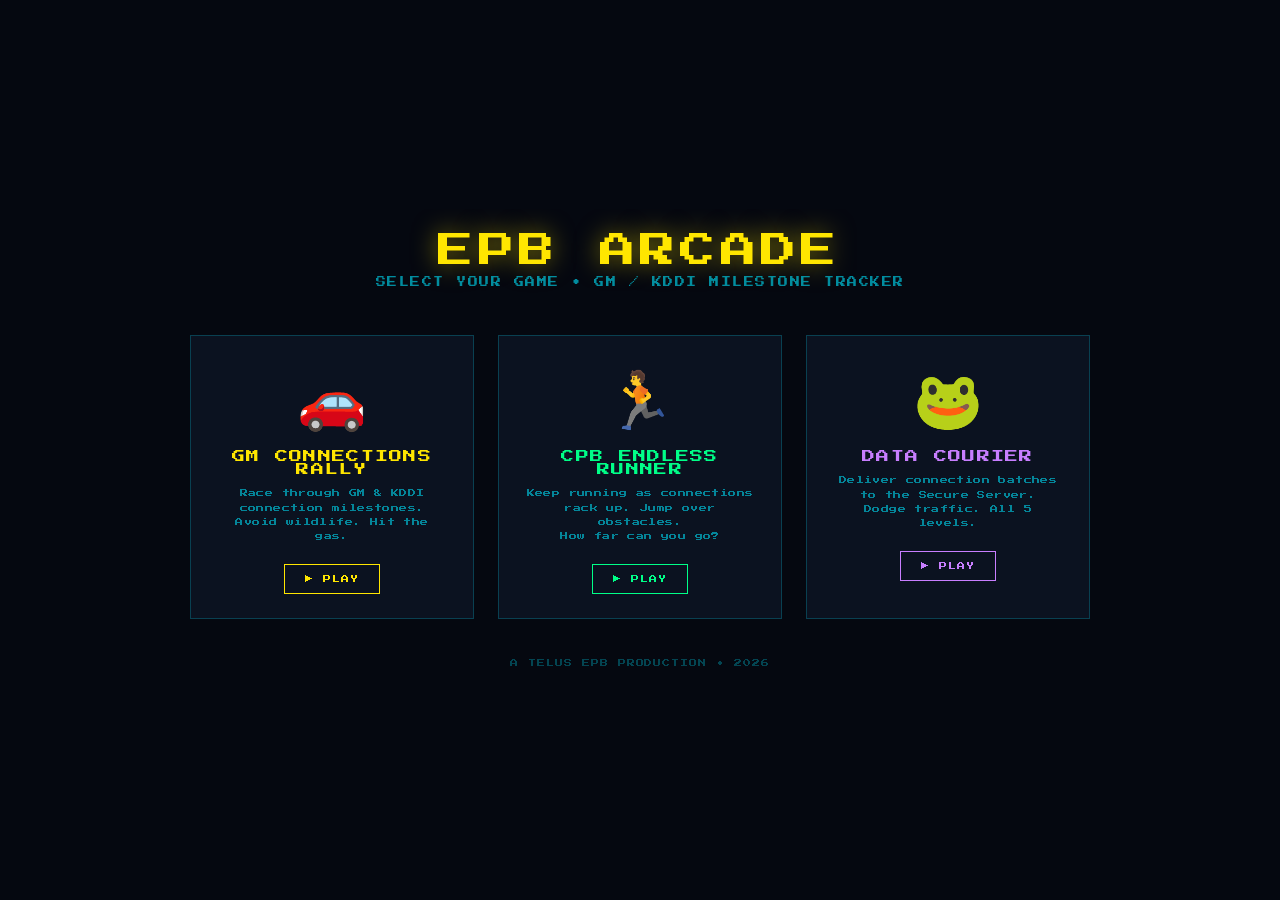
==== arcade/index.html @ e809e5b2 "Arcade: each game in its own folder under arcade/ hub - arcade/cpb-racer/  — GM Connections Rally (w" ====
<!DOCTYPE html>
<html lang="en">
<head>
  <meta charset="UTF-8">
  <meta name="viewport" content="width=device-width, initial-scale=1.0, user-scalable=no">
  <title>EPB Arcade — Game Select</title>
  <link href="https://fonts.googleapis.com/css2?family=Press+Start+2P&display=swap" rel="stylesheet">
  <style>
    *, *::before, *::after { box-sizing: border-box; margin: 0; padding: 0; }

    :root {
      --green:  #00ff88;
      --cyan:   #00e5ff;
      --yellow: #ffe600;
      --red:    #ff2244;
      --purple: #c87eff;
      --bg:     #050810;
      --panel:  #0b1220;
      --border: rgba(0, 229, 255, 0.22);
      --mono:   'Press Start 2P', 'Courier New', monospace;
    }

    html, body {
      min-height: 100%;
      background: var(--bg);
      color: var(--cyan);
      font-family: var(--mono);
      display: flex;
      flex-direction: column;
      align-items: center;
      justify-content: center;
      overflow-x: hidden;
      padding: 24px 16px;
    }

    .arcade-title {
      font-size: clamp(20px, 5vw, 36px);
      color: var(--yellow);
      letter-spacing: 0.12em;
      text-align: center;
      text-shadow: 0 0 24px rgba(255, 230, 0, 0.5);
      margin-bottom: 8px;
    }

    .arcade-sub {
      font-size: clamp(7px, 1.8vw, 10px);
      color: var(--cyan);
      opacity: 0.6;
      text-align: center;
      letter-spacing: 0.15em;
      margin-bottom: 48px;
    }

    .game-grid {
      display: grid;
      grid-template-columns: repeat(auto-fit, minmax(min(260px, 88vw), 1fr));
      gap: 24px;
      width: min(900px, 96vw);
    }

    .game-card {
      display: block;
      text-decoration: none;
      border: 1px solid var(--border);
      background: var(--panel);
      padding: 28px 24px 24px;
      text-align: center;
      transition: box-shadow 0.2s, border-color 0.2s, transform 0.15s;
      cursor: pointer;
    }

    .game-card:hover {
      border-color: var(--cyan);
      box-shadow: 0 0 40px rgba(0, 229, 255, 0.18);
      transform: translateY(-3px);
    }

    .game-card.racer:hover   { border-color: var(--yellow); box-shadow: 0 0 40px rgba(255,230,0,0.18); }
    .game-card.runner:hover  { border-color: var(--green);  box-shadow: 0 0 40px rgba(0,255,136,0.18); }
    .game-card.frogger:hover { border-color: var(--purple); box-shadow: 0 0 40px rgba(200,126,255,0.18); }

    .game-icon {
      font-size: clamp(36px, 8vw, 56px);
      margin-bottom: 16px;
      display: block;
    }

    .game-name {
      font-size: clamp(9px, 2.2vw, 13px);
      letter-spacing: 0.1em;
      margin-bottom: 10px;
    }

    .game-card.racer  .game-name { color: var(--yellow); }
    .game-card.runner .game-name { color: var(--green); }
    .game-card.frogger .game-name { color: var(--purple); }

    .game-desc {
      font-size: clamp(6px, 1.5vw, 8px);
      color: rgba(0, 229, 255, 0.55);
      line-height: 1.8;
      letter-spacing: 0.05em;
    }

    .play-btn {
      display: inline-block;
      margin-top: 20px;
      font-family: var(--mono);
      font-size: clamp(6px, 1.4vw, 8px);
      letter-spacing: 0.12em;
      padding: 10px 20px;
      border: 1px solid currentColor;
      background: transparent;
      color: inherit;
      cursor: pointer;
      transition: background 0.15s, color 0.15s;
    }

    .game-card.racer  .play-btn { color: var(--yellow); }
    .game-card.runner .play-btn { color: var(--green); }
    .game-card.frogger .play-btn { color: var(--purple); }

    .game-card:hover .play-btn {
      background: currentColor;
      color: var(--bg);
    }

    .footer {
      margin-top: 40px;
      font-size: clamp(6px, 1.3vw, 8px);
      color: rgba(0, 229, 255, 0.28);
      letter-spacing: 0.12em;
      text-align: center;
    }
  </style>
</head>
<body>

  <div class="arcade-title">EPB ARCADE</div>
  <div class="arcade-sub">SELECT YOUR GAME &bull; GM / KDDI MILESTONE TRACKER</div>

  <div class="game-grid">

    <a class="game-card racer" href="cpb-racer/">
      <span class="game-icon">🚗</span>
      <div class="game-name">GM CONNECTIONS RALLY</div>
      <div class="game-desc">
        Race through GM &amp; KDDI<br>
        connection milestones.<br>
        Avoid wildlife. Hit the gas.
      </div>
      <div class="play-btn">▶ PLAY</div>
    </a>

    <a class="game-card runner" href="endless-runner/">
      <span class="game-icon">🏃</span>
      <div class="game-name">CPB ENDLESS RUNNER</div>
      <div class="game-desc">
        Keep running as connections<br>
        rack up. Jump over obstacles.<br>
        How far can you go?
      </div>
      <div class="play-btn">▶ PLAY</div>
    </a>

    <a class="game-card frogger" href="frogger/">
      <span class="game-icon">🐸</span>
      <div class="game-name">DATA COURIER</div>
      <div class="game-desc">
        Deliver connection batches<br>
        to the Secure Server.<br>
        Dodge traffic. All 5 levels.
      </div>
      <div class="play-btn">▶ PLAY</div>
    </a>

  </div>

  <div class="footer">A TELUS EPB PRODUCTION &bull; 2026</div>

</body>
</html>
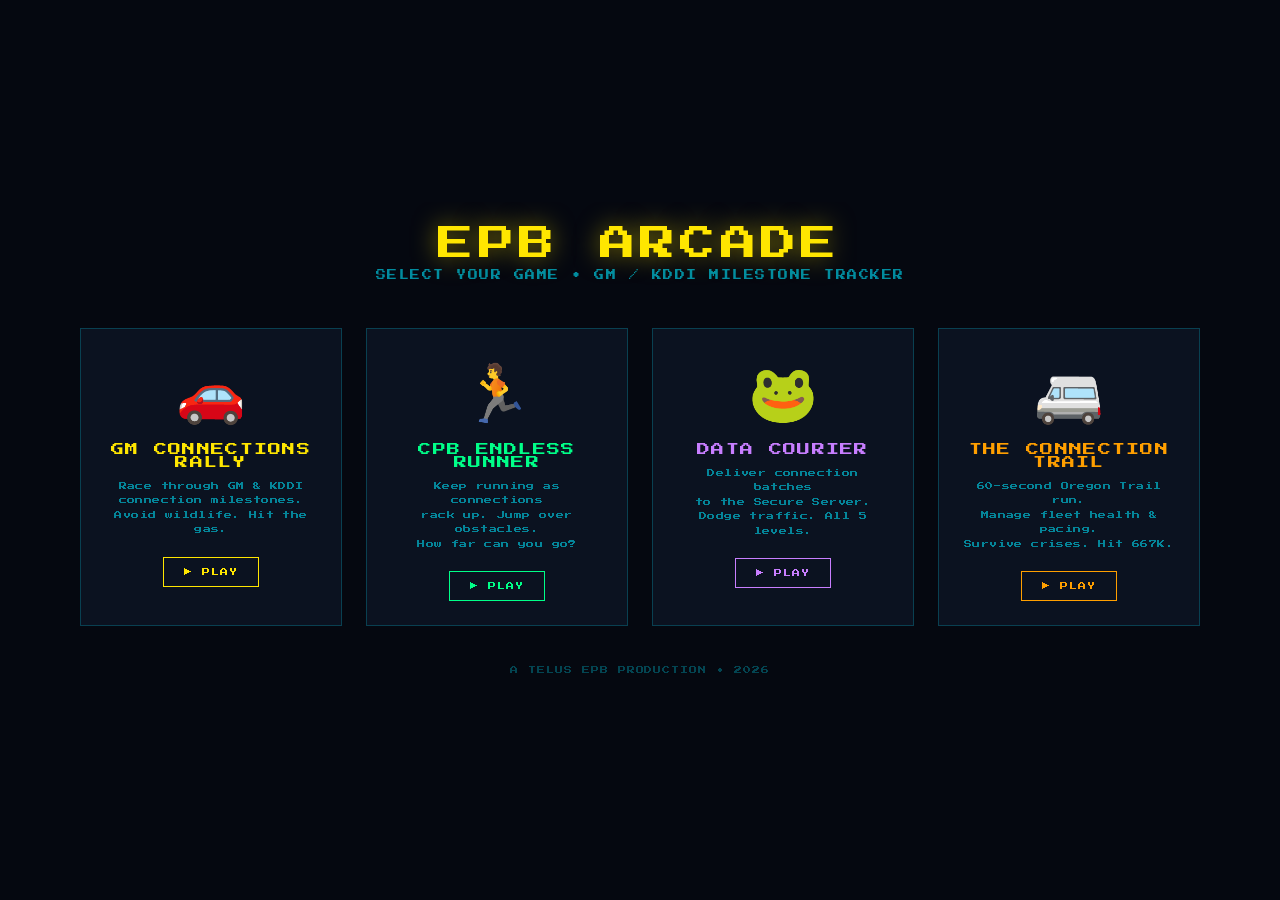
==== commit c585b284: "Feature: add The Connection Trail — Oregon Trail-style 60s arcade game New game in arcade/connection" ====
--- a/arcade/index.html
+++ b/arcade/index.html
@@ -53,9 +53,9 @@
 
     .game-grid {
       display: grid;
-      grid-template-columns: repeat(auto-fit, minmax(min(260px, 88vw), 1fr));
+      grid-template-columns: repeat(auto-fit, minmax(min(240px, 88vw), 1fr));
       gap: 24px;
-      width: min(900px, 96vw);
+      width: min(1120px, 96vw);
     }
 
     .game-card {
@@ -78,6 +78,7 @@
     .game-card.racer:hover   { border-color: var(--yellow); box-shadow: 0 0 40px rgba(255,230,0,0.18); }
     .game-card.runner:hover  { border-color: var(--green);  box-shadow: 0 0 40px rgba(0,255,136,0.18); }
     .game-card.frogger:hover { border-color: var(--purple); box-shadow: 0 0 40px rgba(200,126,255,0.18); }
+    .game-card.trail:hover   { border-color: #ff9f00;       box-shadow: 0 0 40px rgba(255,159,0,0.22); }
 
     .game-icon {
       font-size: clamp(36px, 8vw, 56px);
@@ -94,6 +95,7 @@
     .game-card.racer  .game-name { color: var(--yellow); }
     .game-card.runner .game-name { color: var(--green); }
     .game-card.frogger .game-name { color: var(--purple); }
+    .game-card.trail  .game-name { color: #ff9f00; }
 
     .game-desc {
       font-size: clamp(6px, 1.5vw, 8px);
@@ -119,6 +121,7 @@
     .game-card.racer  .play-btn { color: var(--yellow); }
     .game-card.runner .play-btn { color: var(--green); }
     .game-card.frogger .play-btn { color: var(--purple); }
+    .game-card.trail  .play-btn { color: #ff9f00; }
 
     .game-card:hover .play-btn {
       background: currentColor;
@@ -174,6 +177,17 @@
       <div class="play-btn">▶ PLAY</div>
     </a>
 
+    <a class="game-card trail" href="connection-trail/">
+      <span class="game-icon">🚐</span>
+      <div class="game-name">THE CONNECTION TRAIL</div>
+      <div class="game-desc">
+        60-second Oregon Trail run.<br>
+        Manage fleet health &amp; pacing.<br>
+        Survive crises. Hit 667K.
+      </div>
+      <div class="play-btn">▶ PLAY</div>
+    </a>
+
   </div>
 
   <div class="footer">A TELUS EPB PRODUCTION &bull; 2026</div>
